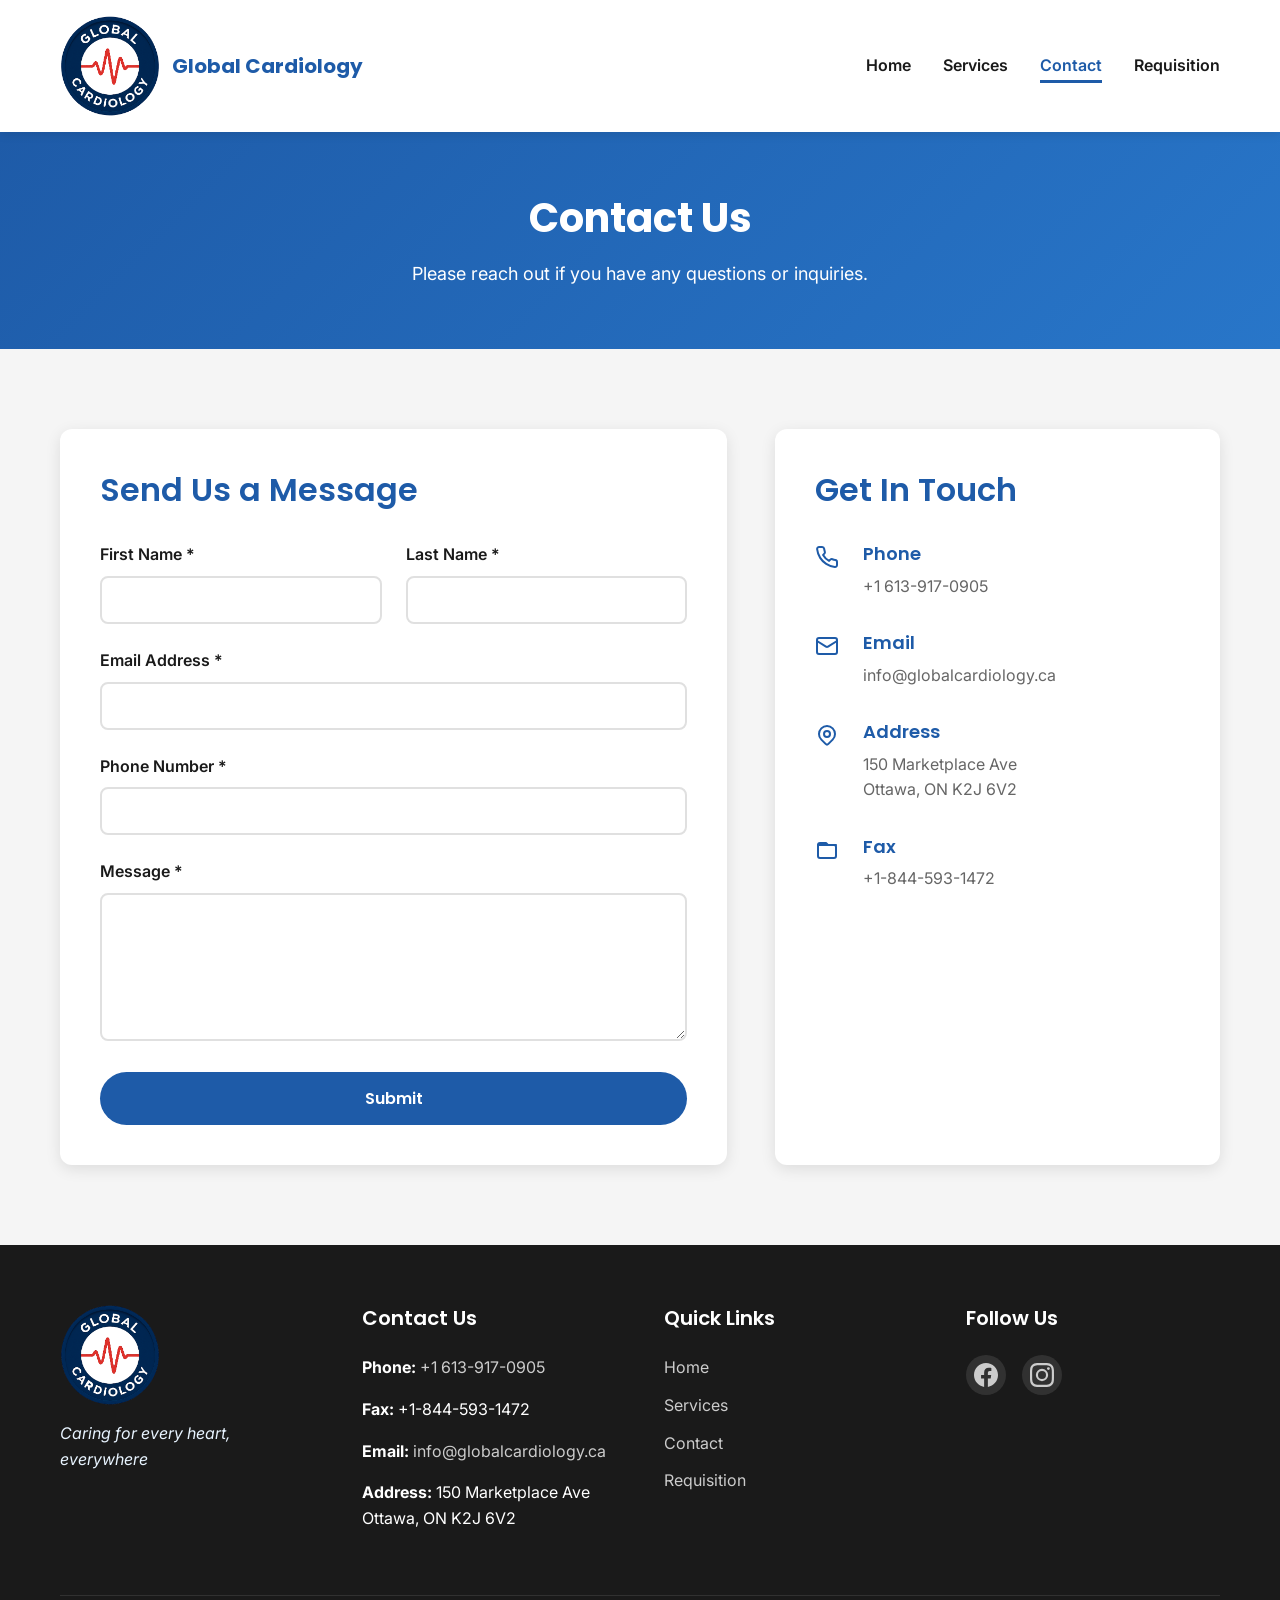
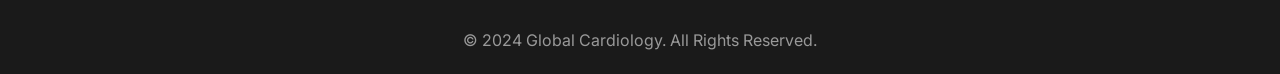
==== contact.html @ 6bcb72e5 "chore: first commit" ====
<!DOCTYPE html>
<html lang="en">
<head>
    <meta charset="UTF-8">
    <meta name="viewport" content="width=device-width, initial-scale=1.0">
    <meta name="description" content="Contact Global Cardiology - Get in touch with our cardiac care team in Ottawa, ON.">
    <title>Contact Us - Global Cardiology</title>
    
    <!-- Favicon -->
    <link rel="apple-touch-icon-precomposed" sizes="57x57" href="assets/favicon/apple-touch-icon-57x57.png" />
    <link rel="apple-touch-icon-precomposed" sizes="114x114" href="assets/favicon/apple-touch-icon-114x114.png" />
    <link rel="apple-touch-icon-precomposed" sizes="72x72" href="assets/favicon/apple-touch-icon-72x72.png" />
    <link rel="apple-touch-icon-precomposed" sizes="144x144" href="assets/favicon/apple-touch-icon-144x144.png" />
    <link rel="apple-touch-icon-precomposed" sizes="60x60" href="assets/favicon/apple-touch-icon-60x60.png" />
    <link rel="apple-touch-icon-precomposed" sizes="120x120" href="assets/favicon/apple-touch-icon-120x120.png" />
    <link rel="apple-touch-icon-precomposed" sizes="76x76" href="assets/favicon/apple-touch-icon-76x76.png" />
    <link rel="apple-touch-icon-precomposed" sizes="152x152" href="assets/favicon/apple-touch-icon-152x152.png" />
    <link rel="icon" type="image/png" href="assets/favicon/favicon-196x196.png" sizes="196x196" />
    <link rel="icon" type="image/png" href="assets/favicon/favicon-96x96.png" sizes="96x96" />
    <link rel="icon" type="image/png" href="assets/favicon/favicon-32x32.png" sizes="32x32" />
    <link rel="icon" type="image/png" href="assets/favicon/favicon-16x16.png" sizes="16x16" />
    <link rel="icon" type="image/png" href="assets/favicon/favicon-128.png" sizes="128x128" />
    <meta name="application-name" content="Global Cardiology"/>
    <meta name="msapplication-TileColor" content="#1e5ba8" />
    <meta name="msapplication-TileImage" content="assets/favicon/mstile-144x144.png" />
    
    <!-- Fonts -->
    <link rel="preconnect" href="https://fonts.googleapis.com">
    <link rel="preconnect" href="https://fonts.gstatic.com" crossorigin>
    <link href="https://fonts.googleapis.com/css2?family=Inter:wght@400;600&family=Poppins:wght@600;700&display=swap" rel="stylesheet">
    
    <!-- Styles -->
    <link rel="stylesheet" href="styles.css">
</head>
<body>
    <!-- Navigation -->
    <nav class="navbar">
        <div class="container">
            <div class="nav-wrapper">
                <a href="index.html" class="logo">
                    <img src="assets/images/logo.png" alt="Global Cardiology Logo">
                    <span>Global Cardiology</span>
                </a>
                <button class="mobile-menu-toggle" aria-label="Toggle menu">
                    <span></span>
                    <span></span>
                    <span></span>
                </button>
                <ul class="nav-links">
                    <li><a href="index.html">Home</a></li>
                    <li><a href="services.html">Services</a></li>
                    <li><a href="contact.html" class="active">Contact</a></li>
                    <li><a href="requisition.html">Requisition</a></li>
                </ul>
            </div>
        </div>
    </nav>

    <!-- Page Header -->
    <section class="page-header">
        <div class="container">
            <h1>Contact Us</h1>
            <p>Please reach out if you have any questions or inquiries.</p>
        </div>
    </section>

    <!-- Contact Section -->
    <section class="contact-section">
        <div class="container">
            <div class="contact-wrapper">
                <div class="contact-form-container">
                    <h2>Send Us a Message</h2>
                    <form class="contact-form" id="contactForm">
                        <div class="form-row">
                            <div class="form-group">
                                <label for="firstName">First Name *</label>
                                <input type="text" id="firstName" name="firstName" required>
                            </div>
                            <div class="form-group">
                                <label for="lastName">Last Name *</label>
                                <input type="text" id="lastName" name="lastName" required>
                            </div>
                        </div>
                        <div class="form-group">
                            <label for="email">Email Address *</label>
                            <input type="email" id="email" name="email" required>
                        </div>
                        <div class="form-group">
                            <label for="phone">Phone Number *</label>
                            <input type="tel" id="phone" name="phone" required>
                        </div>
                        <div class="form-group">
                            <label for="message">Message *</label>
                            <textarea id="message" name="message" rows="6" required></textarea>
                        </div>
                        <button type="submit" class="btn btn-primary">Submit</button>
                    </form>
                </div>
                <div class="contact-info-container">
                    <h2>Get In Touch</h2>
                    <div class="contact-info-item">
                        <svg width="24" height="24" viewBox="0 0 24 24" fill="none" stroke="currentColor" stroke-width="2" stroke-linecap="round" stroke-linejoin="round"><path d="M22 16.92v3a2 2 0 0 1-2.18 2 19.79 19.79 0 0 1-8.63-3.07 19.5 19.5 0 0 1-6-6 19.79 19.79 0 0 1-3.07-8.67A2 2 0 0 1 4.11 2h3a2 2 0 0 1 2 1.72 12.84 12.84 0 0 0 .7 2.81 2 2 0 0 1-.45 2.11L8.09 9.91a16 16 0 0 0 6 6l1.27-1.27a2 2 0 0 1 2.11-.45 12.84 12.84 0 0 0 2.81.7A2 2 0 0 1 22 16.92z"></path></svg>
                        <div>
                            <h3>Phone</h3>
                            <p><a href="tel:+16139170905">+1 613-917-0905</a></p>
                        </div>
                    </div>
                    <div class="contact-info-item">
                        <svg width="24" height="24" viewBox="0 0 24 24" fill="none" stroke="currentColor" stroke-width="2" stroke-linecap="round" stroke-linejoin="round"><rect x="2" y="4" width="20" height="16" rx="2"></rect><path d="m22 7-8.97 5.7a1.94 1.94 0 0 1-2.06 0L2 7"></path></svg>
                        <div>
                            <h3>Email</h3>
                            <p><a href="mailto:info@globalcardiology.ca">info@globalcardiology.ca</a></p>
                        </div>
                    </div>
                    <div class="contact-info-item">
                        <svg width="24" height="24" viewBox="0 0 24 24" fill="none" stroke="currentColor" stroke-width="2" stroke-linecap="round" stroke-linejoin="round"><path d="M9 11a3 3 0 1 0 6 0a3 3 0 0 0 -6 0"></path><path d="M17.657 16.657l-4.243 4.243a2 2 0 0 1 -2.827 0l-4.244 -4.243a8 8 0 1 1 11.314 0z"></path></svg>
                        <div>
                            <h3>Address</h3>
                            <p>150 Marketplace Ave<br>Ottawa, ON K2J 6V2</p>
                        </div>
                    </div>
                    <div class="contact-info-item">
                        <svg width="24" height="24" viewBox="0 0 24 24" fill="none" stroke="currentColor" stroke-width="2" stroke-linecap="round" stroke-linejoin="round"><path d="M3 7v11a2 2 0 0 0 2 2h14a2 2 0 0 0 2-2V9a2 2 0 0 0-2-2h-6l-2-2H5a2 2 0 0 0-2 2z"></path><line x1="3" y1="7" x2="21" y2="7"></line></svg>
                        <div>
                            <h3>Fax</h3>
                            <p>+1-844-593-1472</p>
                        </div>
                    </div>
                </div>
            </div>
        </div>
    </section>

    <!-- Footer -->
    <footer class="footer">
        <div class="container">
            <div class="footer-content">
                <div class="footer-section">
                    <img src="assets/images/logo-white.png" alt="Global Cardiology" class="footer-logo">
                    <p class="footer-tagline">Caring for every heart, everywhere</p>
                </div>
                <div class="footer-section">
                    <h4>Contact Us</h4>
                    <p><strong>Phone:</strong> <a href="tel:+16139170905">+1 613-917-0905</a></p>
                    <p><strong>Fax:</strong> +1-844-593-1472</p>
                    <p><strong>Email:</strong> <a href="mailto:info@globalcardiology.ca">info@globalcardiology.ca</a></p>
                    <p><strong>Address:</strong> 150 Marketplace Ave<br>Ottawa, ON K2J 6V2</p>
                </div>
                <div class="footer-section">
                    <h4>Quick Links</h4>
                    <ul class="footer-links">
                        <li><a href="index.html">Home</a></li>
                        <li><a href="services.html">Services</a></li>
                        <li><a href="contact.html">Contact</a></li>
                        <li><a href="requisition.html">Requisition</a></li>
                    </ul>
                </div>
                <div class="footer-section">
                    <h4>Follow Us</h4>
                    <div class="social-links">
                        <a href="#" aria-label="Facebook"><svg width="24" height="24" viewBox="0 0 24 24" fill="currentColor"><path d="M24 12.073c0-6.627-5.373-12-12-12s-12 5.373-12 12c0 5.99 4.388 10.954 10.125 11.854v-8.385H7.078v-3.47h3.047V9.43c0-3.007 1.792-4.669 4.533-4.669 1.312 0 2.686.235 2.686.235v2.953H15.83c-1.491 0-1.956.925-1.956 1.874v2.25h3.328l-.532 3.47h-2.796v8.385C19.612 23.027 24 18.062 24 12.073z"/></svg></a>
                        <a href="#" aria-label="Instagram"><svg width="24" height="24" viewBox="0 0 24 24" fill="currentColor"><path d="M12 2.163c3.204 0 3.584.012 4.85.07 3.252.148 4.771 1.691 4.919 4.919.058 1.265.069 1.645.069 4.849 0 3.205-.012 3.584-.069 4.849-.149 3.225-1.664 4.771-4.919 4.919-1.266.058-1.644.07-4.85.07-3.204 0-3.584-.012-4.849-.07-3.26-.149-4.771-1.699-4.919-4.92-.058-1.265-.07-1.644-.07-4.849 0-3.204.013-3.583.07-4.849.149-3.227 1.664-4.771 4.919-4.919 1.266-.057 1.645-.069 4.849-.069zM12 0C8.741 0 8.333.014 7.053.072 2.695.272.273 2.69.073 7.052.014 8.333 0 8.741 0 12c0 3.259.014 3.668.072 4.948.2 4.358 2.618 6.78 6.98 6.98C8.333 23.986 8.741 24 12 24c3.259 0 3.668-.014 4.948-.072 4.354-.2 6.782-2.618 6.979-6.98.059-1.28.073-1.689.073-4.948 0-3.259-.014-3.667-.072-4.947-.196-4.354-2.617-6.78-6.979-6.98C15.668.014 15.259 0 12 0zm0 5.838a6.162 6.162 0 100 12.324 6.162 6.162 0 000-12.324zM12 16a4 4 0 110-8 4 4 0 010 8zm6.406-11.845a1.44 1.44 0 100 2.881 1.44 1.44 0 000-2.881z"/></svg></a>
                    </div>
                </div>
            </div>
            <div class="footer-bottom">
                <p>&copy; 2024 Global Cardiology. All Rights Reserved.</p>
            </div>
        </div>
    </footer>

    <script src="script.js"></script>
</body>
</html>
---- styles.css ----
/* ===================================
   Global Cardiology - Brand Styles
   =================================== */

/* CSS Variables */
:root {
    --primary-blue: #1e5ba8;
    --accent-blue: #2876c9;
    --light-blue: #e8f4ff;
    --teal-accent: #2c9dad;
    --dark-text: #1a1a1a;
    --medium-gray: #666666;
    --light-gray: #f5f5f5;
    --white: #ffffff;
    --transition: all 0.3s ease;
}

/* Reset & Base Styles */
* {
    margin: 0;
    padding: 0;
    box-sizing: border-box;
}

html {
    scroll-behavior: smooth;
}

body {
    font-family: 'Inter', sans-serif;
    font-size: 16px;
    line-height: 1.6;
    color: var(--dark-text);
    background-color: var(--white);
}

h1, h2, h3, h4, h5, h6 {
    font-family: 'Poppins', sans-serif;
    font-weight: 600;
    line-height: 1.3;
    margin-bottom: 1rem;
}

h1 {
    font-size: 2.5rem;
    font-weight: 700;
}

h2 {
    font-size: 2rem;
}

h3 {
    font-size: 1.5rem;
}

h4 {
    font-size: 1.25rem;
}

p {
    margin-bottom: 1rem;
}

a {
    color: var(--primary-blue);
    text-decoration: none;
    transition: var(--transition);
}

a:hover {
    color: var(--accent-blue);
}

img {
    max-width: 100%;
    height: auto;
    display: block;
}

/* Container */
.container {
    max-width: 1200px;
    margin: 0 auto;
    padding: 0 20px;
}

/* Navigation */
.navbar {
    background: var(--white);
    box-shadow: 0 2px 10px rgba(0, 0, 0, 0.1);
    position: sticky;
    top: 0;
    z-index: 1000;
    padding: 1rem 0;
}

.nav-wrapper {
    display: flex;
    justify-content: space-between;
    align-items: center;
}

.logo {
    display: flex;
    align-items: center;
    gap: 0.75rem;
    font-family: 'Poppins', sans-serif;
    font-size: 1.25rem;
    font-weight: 700;
    color: var(--primary-blue);
}

.logo img {
    height: 100px;
    width: auto;
}

.logo:hover {
    color: var(--accent-blue);
}

.nav-links {
    display: flex;
    list-style: none;
    gap: 2rem;
    align-items: center;
}

.nav-links a {
    color: var(--dark-text);
    font-weight: 600;
    padding: 0.5rem 0;
    position: relative;
}

.nav-links a::after {
    content: '';
    position: absolute;
    bottom: 0;
    left: 0;
    width: 0;
    height: 3px;
    background: var(--primary-blue);
    transition: var(--transition);
}

.nav-links a:hover::after,
.nav-links a.active::after {
    width: 100%;
}

.nav-links a.active {
    color: var(--primary-blue);
}

.mobile-menu-toggle {
    display: none;
    flex-direction: column;
    gap: 4px;
    background: none;
    border: none;
    cursor: pointer;
    padding: 5px;
}

.mobile-menu-toggle span {
    width: 25px;
    height: 3px;
    background: var(--primary-blue);
    border-radius: 2px;
    transition: var(--transition);
}

/* Hero Section */
.hero {
    background: linear-gradient(135deg, var(--primary-blue) 0%, var(--accent-blue) 100%);
    color: var(--white);
    padding: 100px 0;
    position: relative;
    overflow: hidden;
}

.hero::before {
    content: '';
    position: absolute;
    top: 0;
    left: 0;
    right: 0;
    bottom: 0;
    background: url('assets/images/doctor-with-stethoscope-smiling-at-viewer.PNG') center/cover;
    opacity: 0.1;
    z-index: 0;
}

.hero-overlay {
    position: absolute;
    top: 0;
    left: 0;
    right: 0;
    bottom: 0;
    background: linear-gradient(135deg, rgba(30, 91, 168, 0.95) 0%, rgba(40, 118, 201, 0.9) 100%);
    z-index: 1;
}

.hero-content {
    position: relative;
    z-index: 2;
    max-width: 700px;
}

.hero h1 {
    font-size: 3rem;
    margin-bottom: 1rem;
}

.hero-subtitle {
    font-size: 1.5rem;
    font-weight: 600;
    margin-bottom: 1.5rem;
    color: var(--light-blue);
}

.hero-description {
    font-size: 1.125rem;
    margin-bottom: 2rem;
    line-height: 1.8;
}

/* Buttons */
.btn {
    display: inline-block;
    padding: 12px 32px;
    font-family: 'Poppins', sans-serif;
    font-weight: 600;
    border-radius: 50px;
    text-align: center;
    transition: var(--transition);
    border: none;
    cursor: pointer;
    font-size: 1rem;
}

.btn-primary {
    background: var(--white);
    color: var(--primary-blue);
}

.btn-primary:hover {
    background: var(--light-blue);
    transform: translateY(-2px);
    box-shadow: 0 5px 15px rgba(0, 0, 0, 0.2);
}

/* Services Preview Section */
.services-preview {
    padding: 80px 0;
    background: var(--light-gray);
}

.section-title {
    text-align: center;
    font-size: 2.5rem;
    color: var(--primary-blue);
    margin-bottom: 3rem;
}

.services-grid {
    display: grid;
    grid-template-columns: repeat(auto-fit, minmax(300px, 1fr));
    gap: 2rem;
}

.service-card {
    background: var(--white);
    border-radius: 12px;
    overflow: hidden;
    box-shadow: 0 4px 15px rgba(0, 0, 0, 0.1);
    transition: var(--transition);
}

.service-card:hover {
    transform: translateY(-5px);
    box-shadow: 0 8px 25px rgba(0, 0, 0, 0.15);
}

.service-image {
    width: 100%;
    height: 250px;
    overflow: hidden;
}

.service-image img {
    width: 100%;
    height: 100%;
    object-fit: cover;
    transition: var(--transition);
}

.service-card:hover .service-image img {
    transform: scale(1.05);
}

.service-content {
    padding: 2rem;
}

.service-content h3 {
    color: var(--primary-blue);
    margin-bottom: 1rem;
}

/* Page Header */
.page-header {
    background: linear-gradient(135deg, var(--primary-blue) 0%, var(--accent-blue) 100%);
    color: var(--white);
    padding: 60px 0;
    text-align: center;
}

.page-header h1 {
    font-size: 2.5rem;
    margin-bottom: 1rem;
}

.page-header p {
    font-size: 1.125rem;
    max-width: 700px;
    margin: 0 auto;
}

/* Services Detailed */
.services-detailed {
    padding: 80px 0;
}

.service-detail {
    display: grid;
    grid-template-columns: 1fr 1fr;
    gap: 3rem;
    align-items: center;
    margin-bottom: 4rem;
}

.service-detail.reverse {
    direction: rtl;
}

.service-detail.reverse > * {
    direction: ltr;
}

.service-detail-image {
    border-radius: 12px;
    overflow: hidden;
    box-shadow: 0 5px 20px rgba(0, 0, 0, 0.1);
    height: 400px;
}

.service-detail-image img {
    width: 100%;
    height: 100%;
    object-fit: cover;
    object-position: center;
}

.service-detail-content h2 {
    color: var(--primary-blue);
    margin-bottom: 1.5rem;
}

.service-detail-content p {
    font-size: 1.125rem;
    line-height: 1.8;
    color: var(--medium-gray);
}

/* Contact Section */
.contact-section {
    padding: 80px 0;
    background: var(--light-gray);
}

.contact-wrapper {
    display: grid;
    grid-template-columns: 1.5fr 1fr;
    gap: 3rem;
}

.contact-form-container,
.contact-info-container {
    background: var(--white);
    padding: 2.5rem;
    border-radius: 12px;
    box-shadow: 0 4px 15px rgba(0, 0, 0, 0.1);
}

.contact-form-container h2,
.contact-info-container h2 {
    color: var(--primary-blue);
    margin-bottom: 2rem;
}

.contact-form .form-row {
    display: grid;
    grid-template-columns: 1fr 1fr;
    gap: 1.5rem;
}

.form-group {
    margin-bottom: 1.5rem;
}

.form-group label {
    display: block;
    margin-bottom: 0.5rem;
    font-weight: 600;
    color: var(--dark-text);
}

.form-group input,
.form-group textarea {
    width: 100%;
    padding: 12px;
    border: 2px solid #e0e0e0;
    border-radius: 8px;
    font-family: 'Inter', sans-serif;
    font-size: 1rem;
    transition: var(--transition);
}

.form-group input:focus,
.form-group textarea:focus {
    outline: none;
    border-color: var(--primary-blue);
}

.contact-form button {
    width: 100%;
    background: var(--primary-blue);
    color: var(--white);
    padding: 14px;
    border: none;
    border-radius: 50px;
    font-family: 'Poppins', sans-serif;
    font-weight: 600;
    font-size: 1rem;
    cursor: pointer;
    transition: var(--transition);
}

.contact-form button:hover {
    background: var(--accent-blue);
    transform: translateY(-2px);
    box-shadow: 0 5px 15px rgba(0, 0, 0, 0.2);
}

.contact-info-item {
    display: flex;
    gap: 1.5rem;
    margin-bottom: 2rem;
    align-items: flex-start;
}

.contact-info-item svg {
    color: var(--primary-blue);
    flex-shrink: 0;
    margin-top: 3px;
}

.contact-info-item h3 {
    font-size: 1.125rem;
    margin-bottom: 0.5rem;
    color: var(--primary-blue);
}

.contact-info-item p {
    margin: 0;
    color: var(--medium-gray);
}

.contact-info-item a {
    color: var(--medium-gray);
}

.contact-info-item a:hover {
    color: var(--primary-blue);
}

/* Requisition Section */
.requisition-section {
    padding: 80px 0;
}

.requisition-grid {
    display: grid;
    grid-template-columns: repeat(auto-fit, minmax(280px, 1fr));
    gap: 2rem;
    margin-bottom: 4rem;
}

.requisition-card {
    background: var(--white);
    padding: 2.5rem;
    border-radius: 12px;
    box-shadow: 0 4px 15px rgba(0, 0, 0, 0.1);
    text-align: center;
    transition: var(--transition);
}

.requisition-card:hover {
    transform: translateY(-5px);
    box-shadow: 0 8px 25px rgba(0, 0, 0, 0.15);
}

.requisition-icon {
    display: flex;
    justify-content: center;
    margin-bottom: 1.5rem;
}

.requisition-icon svg {
    color: var(--primary-blue);
}

.requisition-card h2 {
    font-size: 1.5rem;
    color: var(--primary-blue);
    margin-bottom: 1rem;
}

.requisition-card p {
    color: var(--medium-gray);
    margin-bottom: 1.5rem;
}

.requisition-card .btn {
    background: var(--primary-blue);
    color: var(--white);
}

.requisition-card .btn:hover {
    background: var(--accent-blue);
}

.requisition-info {
    background: var(--light-blue);
    padding: 2.5rem;
    border-radius: 12px;
    text-align: center;
}

.requisition-info h3 {
    color: var(--primary-blue);
    font-size: 1.75rem;
    margin-bottom: 1rem;
}

.requisition-info p {
    margin-bottom: 1.5rem;
}

.contact-info-inline {
    display: flex;
    justify-content: center;
    gap: 2rem;
    flex-wrap: wrap;
}

.contact-info-inline p {
    margin: 0;
}

/* Footer */
.footer {
    background: var(--dark-text);
    color: var(--white);
    padding: 60px 0 20px;
}

.footer-content {
    display: grid;
    grid-template-columns: repeat(auto-fit, minmax(250px, 1fr));
    gap: 3rem;
    margin-bottom: 3rem;
}

.footer-section h4 {
    color: var(--white);
    margin-bottom: 1.5rem;
}

.footer-logo {
    height: 100px;
    width: auto;
    margin-bottom: 1rem;
}

.footer-tagline {
    color: var(--light-blue);
    font-style: italic;
}

.footer a {
    color: #cccccc;
}

.footer a:hover {
    color: var(--light-blue);
}

.footer-links {
    list-style: none;
}

.footer-links li {
    margin-bottom: 0.75rem;
}

.social-links {
    display: flex;
    gap: 1rem;
}

.social-links a {
    display: flex;
    align-items: center;
    justify-content: center;
    width: 40px;
    height: 40px;
    background: rgba(255, 255, 255, 0.1);
    border-radius: 50%;
    transition: var(--transition);
}

.social-links a:hover {
    background: var(--primary-blue);
    transform: translateY(-3px);
}

.footer-bottom {
    text-align: center;
    padding-top: 2rem;
    border-top: 1px solid rgba(255, 255, 255, 0.1);
}

.footer-bottom p {
    margin: 0;
    color: #999999;
}

/* Responsive Design */
@media (max-width: 768px) {
    h1 {
        font-size: 2rem;
    }

    h2 {
        font-size: 1.75rem;
    }

    .hero {
        padding: 60px 0;
    }

    .hero h1 {
        font-size: 2rem;
    }

    .hero-subtitle {
        font-size: 1.25rem;
    }

    .mobile-menu-toggle {
        display: flex;
    }

    .nav-links {
        position: absolute;
        top: 100%;
        left: 0;
        right: 0;
        background: var(--white);
        flex-direction: column;
        padding: 1rem;
        box-shadow: 0 5px 10px rgba(0, 0, 0, 0.1);
        display: none;
    }

    .nav-links.active {
        display: flex;
    }

    .services-grid {
        grid-template-columns: 1fr;
    }

    .service-detail,
    .service-detail.reverse {
        grid-template-columns: 1fr;
        direction: ltr;
    }

    .contact-wrapper {
        grid-template-columns: 1fr;
    }

    .contact-form .form-row {
        grid-template-columns: 1fr;
    }

    .requisition-grid {
        grid-template-columns: 1fr;
    }

    .contact-info-inline {
        flex-direction: column;
        gap: 1rem;
    }

    .footer-content {
        grid-template-columns: 1fr;
        gap: 2rem;
    }

    .services-preview,
    .services-detailed,
    .contact-section,
    .requisition-section {
        padding: 40px 0;
    }

    .page-header {
        padding: 40px 0;
    }
}

@media (max-width: 480px) {
    .container {
        padding: 0 15px;
    }

    .hero h1 {
        font-size: 1.75rem;
    }

    .hero-subtitle {
        font-size: 1.125rem;
    }

    .section-title {
        font-size: 1.75rem;
    }

    .btn {
        padding: 10px 24px;
        font-size: 0.9rem;
    }
}
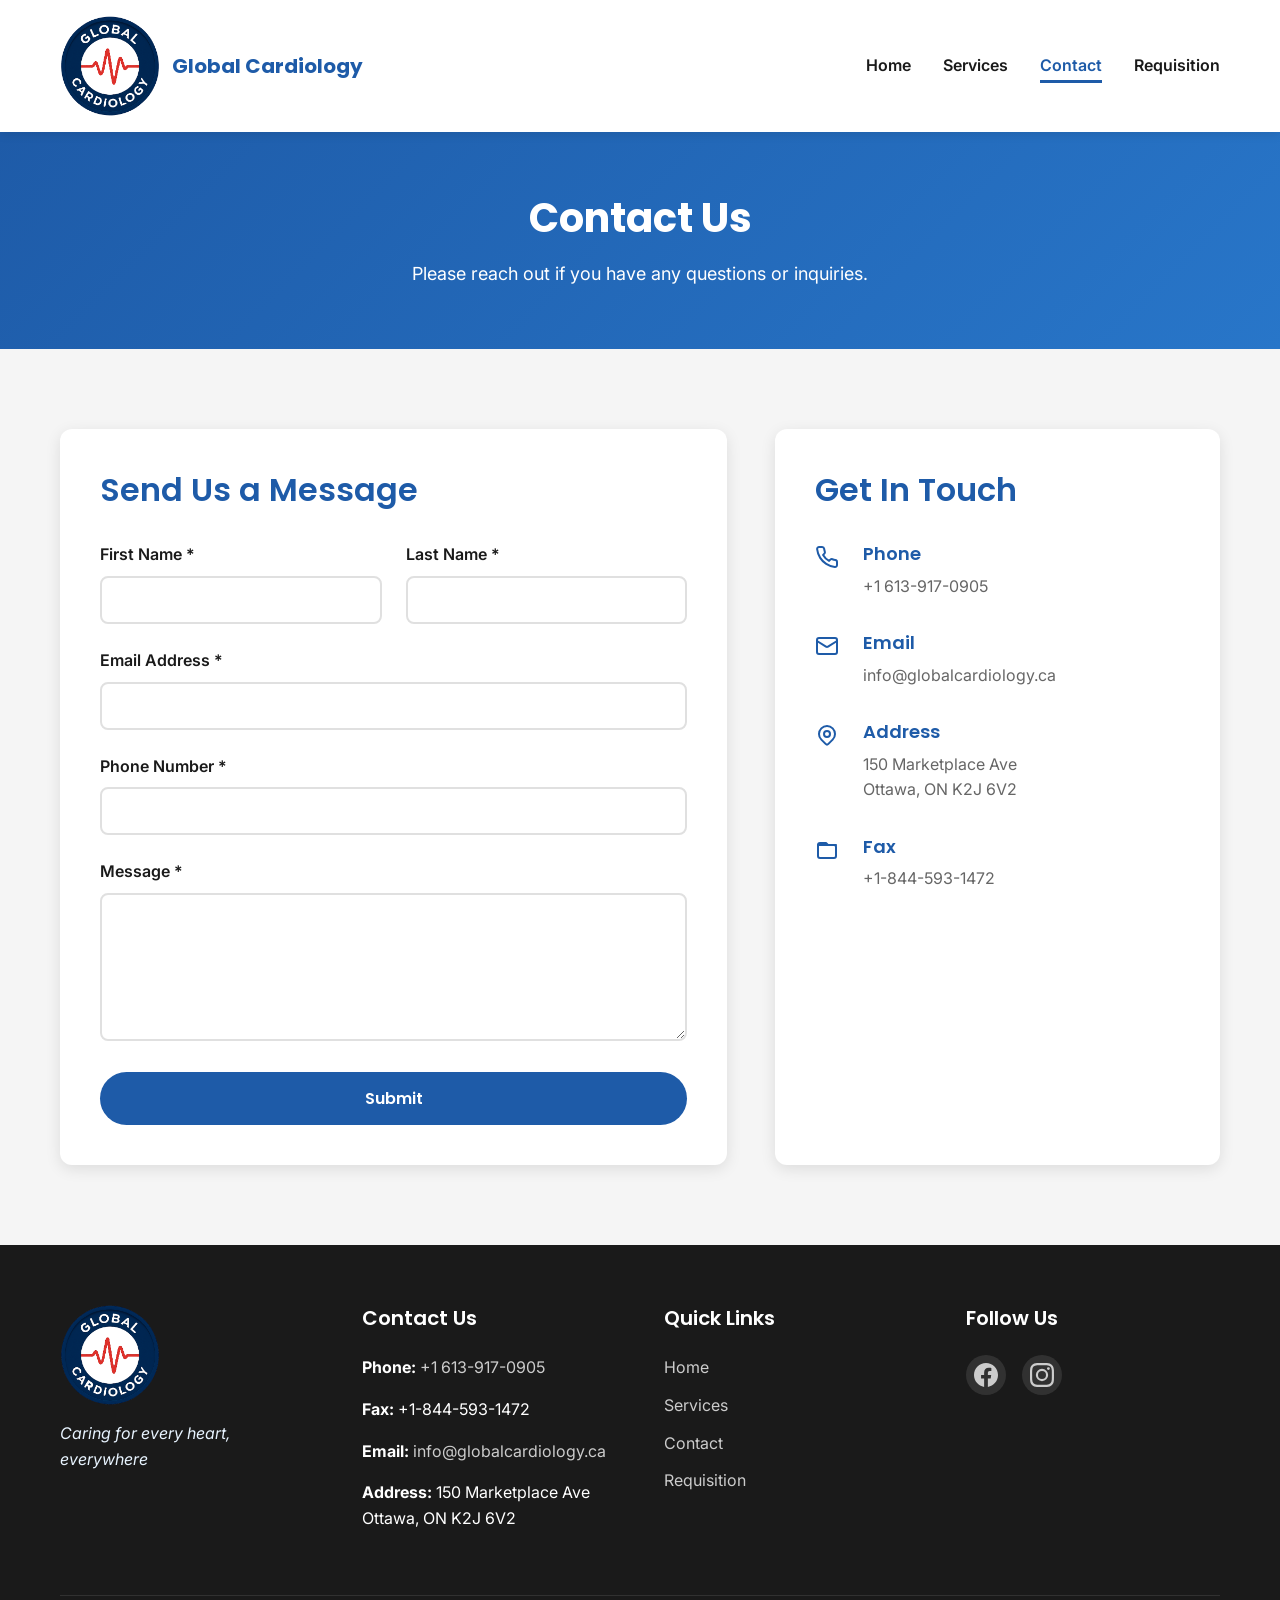
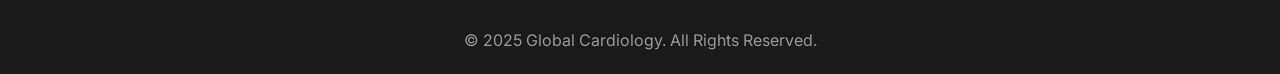
==== commit bc2a552f: "chore: updated year" ====
--- a/contact.html
+++ b/contact.html
@@ -70,7 +70,9 @@
             <div class="contact-wrapper">
                 <div class="contact-form-container">
                     <h2>Send Us a Message</h2>
-                    <form class="contact-form" id="contactForm">
+                    <form class="contact-form" id="contactForm"
+                    action="https://formspree.io/f/myzlgkrl"
+                    method="POST">
                         <div class="form-row">
                             <div class="form-group">
                                 <label for="firstName">First Name *</label>
@@ -164,7 +166,7 @@
                 </div>
             </div>
             <div class="footer-bottom">
-                <p>&copy; 2024 Global Cardiology. All Rights Reserved.</p>
+                <p>&copy; 2025 Global Cardiology. All Rights Reserved.</p>
             </div>
         </div>
     </footer>
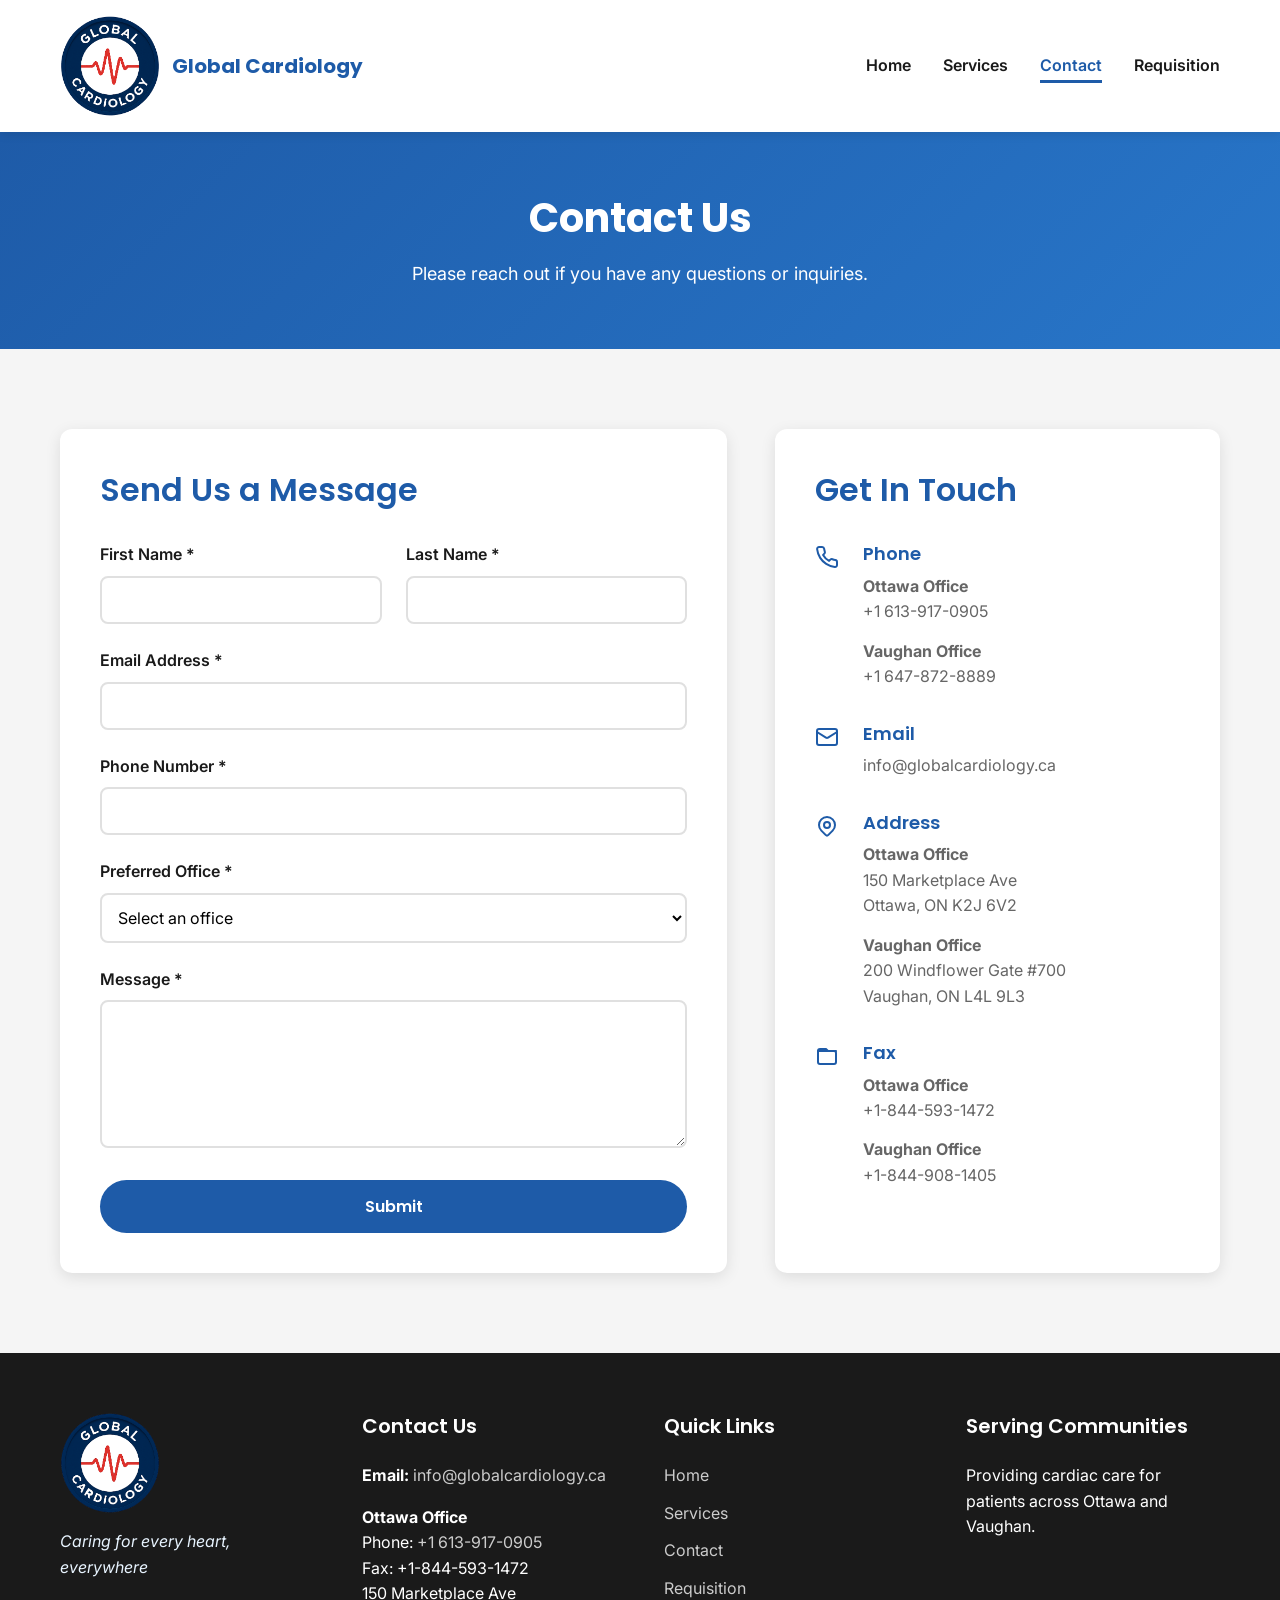
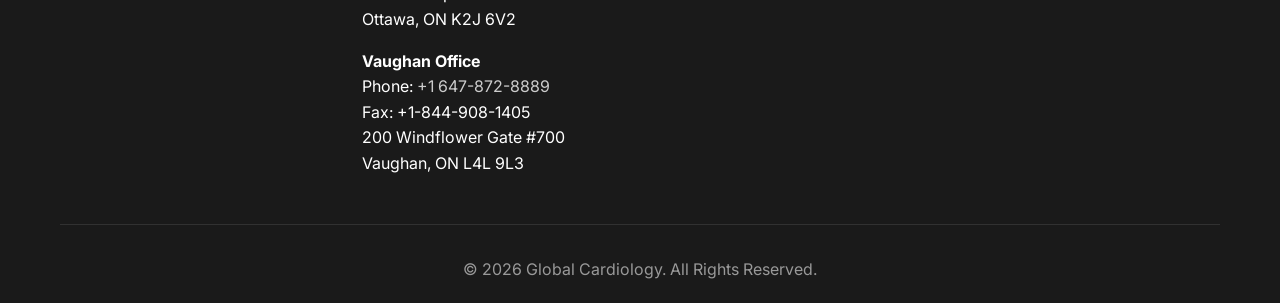
==== commit 79cb6306: "feat: enhance contact information and office details across multiple pages" ====
--- a/contact.html
+++ b/contact.html
@@ -3,7 +3,7 @@
 <head>
     <meta charset="UTF-8">
     <meta name="viewport" content="width=device-width, initial-scale=1.0">
-    <meta name="description" content="Contact Global Cardiology - Get in touch with our cardiac care team in Ottawa, ON.">
+    <meta name="description" content="Contact Global Cardiology - Get in touch with our cardiac care team in Ottawa and Vaughan, ON.">
     <title>Contact Us - Global Cardiology</title>
     
     <!-- Favicon -->
@@ -92,6 +92,15 @@
                             <input type="tel" id="phone" name="phone" required>
                         </div>
                         <div class="form-group">
+                            <label for="officeLocation">Preferred Office *</label>
+                            <select id="officeLocation" name="officeLocation" required>
+                                <option value="" selected disabled>Select an office</option>
+                                <option value="Ottawa">Ottawa</option>
+                                <option value="Vaughan">Vaughan</option>
+                                <option value="No preference">No preference</option>
+                            </select>
+                        </div>
+                        <div class="form-group">
                             <label for="message">Message *</label>
                             <textarea id="message" name="message" rows="6" required></textarea>
                         </div>
@@ -104,7 +113,10 @@
                         <svg width="24" height="24" viewBox="0 0 24 24" fill="none" stroke="currentColor" stroke-width="2" stroke-linecap="round" stroke-linejoin="round"><path d="M22 16.92v3a2 2 0 0 1-2.18 2 19.79 19.79 0 0 1-8.63-3.07 19.5 19.5 0 0 1-6-6 19.79 19.79 0 0 1-3.07-8.67A2 2 0 0 1 4.11 2h3a2 2 0 0 1 2 1.72 12.84 12.84 0 0 0 .7 2.81 2 2 0 0 1-.45 2.11L8.09 9.91a16 16 0 0 0 6 6l1.27-1.27a2 2 0 0 1 2.11-.45 12.84 12.84 0 0 0 2.81.7A2 2 0 0 1 22 16.92z"></path></svg>
                         <div>
                             <h3>Phone</h3>
-                            <p><a href="tel:+16139170905">+1 613-917-0905</a></p>
+                            <div class="office-list">
+                                <p><strong>Ottawa Office</strong><br><a href="tel:+16139170905">+1 613-917-0905</a></p>
+                                <p><strong>Vaughan Office</strong><br><a href="tel:+16478728889">+1 647-872-8889</a></p>
+                            </div>
                         </div>
                     </div>
                     <div class="contact-info-item">
@@ -118,14 +130,20 @@
                         <svg width="24" height="24" viewBox="0 0 24 24" fill="none" stroke="currentColor" stroke-width="2" stroke-linecap="round" stroke-linejoin="round"><path d="M9 11a3 3 0 1 0 6 0a3 3 0 0 0 -6 0"></path><path d="M17.657 16.657l-4.243 4.243a2 2 0 0 1 -2.827 0l-4.244 -4.243a8 8 0 1 1 11.314 0z"></path></svg>
                         <div>
                             <h3>Address</h3>
-                            <p>150 Marketplace Ave<br>Ottawa, ON K2J 6V2</p>
+                            <div class="office-list">
+                                <p><strong>Ottawa Office</strong><br>150 Marketplace Ave<br>Ottawa, ON K2J 6V2</p>
+                                <p><strong>Vaughan Office</strong><br>200 Windflower Gate #700<br>Vaughan, ON L4L 9L3</p>
+                            </div>
                         </div>
                     </div>
                     <div class="contact-info-item">
                         <svg width="24" height="24" viewBox="0 0 24 24" fill="none" stroke="currentColor" stroke-width="2" stroke-linecap="round" stroke-linejoin="round"><path d="M3 7v11a2 2 0 0 0 2 2h14a2 2 0 0 0 2-2V9a2 2 0 0 0-2-2h-6l-2-2H5a2 2 0 0 0-2 2z"></path><line x1="3" y1="7" x2="21" y2="7"></line></svg>
                         <div>
                             <h3>Fax</h3>
-                            <p>+1-844-593-1472</p>
+                            <div class="office-list">
+                                <p><strong>Ottawa Office</strong><br>+1-844-593-1472</p>
+                                <p><strong>Vaughan Office</strong><br>+1-844-908-1405</p>
+                            </div>
                         </div>
                     </div>
                 </div>
@@ -143,10 +161,11 @@
                 </div>
                 <div class="footer-section">
                     <h4>Contact Us</h4>
-                    <p><strong>Phone:</strong> <a href="tel:+16139170905">+1 613-917-0905</a></p>
-                    <p><strong>Fax:</strong> +1-844-593-1472</p>
                     <p><strong>Email:</strong> <a href="mailto:info@globalcardiology.ca">info@globalcardiology.ca</a></p>
-                    <p><strong>Address:</strong> 150 Marketplace Ave<br>Ottawa, ON K2J 6V2</p>
+                    <div class="office-list">
+                        <p><strong>Ottawa Office</strong><br>Phone: <a href="tel:+16139170905">+1 613-917-0905</a><br>Fax: +1-844-593-1472<br>150 Marketplace Ave<br>Ottawa, ON K2J 6V2</p>
+                        <p><strong>Vaughan Office</strong><br>Phone: <a href="tel:+16478728889">+1 647-872-8889</a><br>Fax: +1-844-908-1405<br>200 Windflower Gate #700<br>Vaughan, ON L4L 9L3</p>
+                    </div>
                 </div>
                 <div class="footer-section">
                     <h4>Quick Links</h4>
@@ -158,15 +177,12 @@
                     </ul>
                 </div>
                 <div class="footer-section">
-                    <h4>Follow Us</h4>
-                    <div class="social-links">
-                        <a href="#" aria-label="Facebook"><svg width="24" height="24" viewBox="0 0 24 24" fill="currentColor"><path d="M24 12.073c0-6.627-5.373-12-12-12s-12 5.373-12 12c0 5.99 4.388 10.954 10.125 11.854v-8.385H7.078v-3.47h3.047V9.43c0-3.007 1.792-4.669 4.533-4.669 1.312 0 2.686.235 2.686.235v2.953H15.83c-1.491 0-1.956.925-1.956 1.874v2.25h3.328l-.532 3.47h-2.796v8.385C19.612 23.027 24 18.062 24 12.073z"/></svg></a>
-                        <a href="#" aria-label="Instagram"><svg width="24" height="24" viewBox="0 0 24 24" fill="currentColor"><path d="M12 2.163c3.204 0 3.584.012 4.85.07 3.252.148 4.771 1.691 4.919 4.919.058 1.265.069 1.645.069 4.849 0 3.205-.012 3.584-.069 4.849-.149 3.225-1.664 4.771-4.919 4.919-1.266.058-1.644.07-4.85.07-3.204 0-3.584-.012-4.849-.07-3.26-.149-4.771-1.699-4.919-4.92-.058-1.265-.07-1.644-.07-4.849 0-3.204.013-3.583.07-4.849.149-3.227 1.664-4.771 4.919-4.919 1.266-.057 1.645-.069 4.849-.069zM12 0C8.741 0 8.333.014 7.053.072 2.695.272.273 2.69.073 7.052.014 8.333 0 8.741 0 12c0 3.259.014 3.668.072 4.948.2 4.358 2.618 6.78 6.98 6.98C8.333 23.986 8.741 24 12 24c3.259 0 3.668-.014 4.948-.072 4.354-.2 6.782-2.618 6.979-6.98.059-1.28.073-1.689.073-4.948 0-3.259-.014-3.667-.072-4.947-.196-4.354-2.617-6.78-6.979-6.98C15.668.014 15.259 0 12 0zm0 5.838a6.162 6.162 0 100 12.324 6.162 6.162 0 000-12.324zM12 16a4 4 0 110-8 4 4 0 010 8zm6.406-11.845a1.44 1.44 0 100 2.881 1.44 1.44 0 000-2.881z"/></svg></a>
-                    </div>
+                    <h4>Serving Communities</h4>
+                    <p>Providing cardiac care for patients across Ottawa and Vaughan.</p>
                 </div>
             </div>
             <div class="footer-bottom">
-                <p>&copy; 2025 Global Cardiology. All Rights Reserved.</p>
+                <p>&copy; 2026 Global Cardiology. All Rights Reserved.</p>
             </div>
         </div>
     </footer>
--- a/styles.css
+++ b/styles.css
@@ -419,17 +419,20 @@
 }
 
 .form-group input,
+.form-group select,
 .form-group textarea {
     width: 100%;
     padding: 12px;
     border: 2px solid #e0e0e0;
     border-radius: 8px;
+    background: var(--white);
     font-family: 'Inter', sans-serif;
     font-size: 1rem;
     transition: var(--transition);
 }
 
 .form-group input:focus,
+.form-group select:focus,
 .form-group textarea:focus {
     outline: none;
     border-color: var(--primary-blue);
@@ -479,6 +482,10 @@
     color: var(--medium-gray);
 }
 
+.office-list p + p {
+    margin-top: 0.85rem;
+}
+
 .contact-info-item a {
     color: var(--medium-gray);
 }
@@ -617,25 +624,12 @@
     margin-bottom: 0.75rem;
 }
 
-.social-links {
-    display: flex;
-    gap: 1rem;
-}
-
-.social-links a {
-    display: flex;
-    align-items: center;
-    justify-content: center;
-    width: 40px;
-    height: 40px;
-    background: rgba(255, 255, 255, 0.1);
-    border-radius: 50%;
-    transition: var(--transition);
-}
-
-.social-links a:hover {
-    background: var(--primary-blue);
-    transform: translateY(-3px);
+.footer .office-list p {
+    margin-bottom: 1rem;
+}
+
+.footer .office-list p:last-child {
+    margin-bottom: 0;
 }
 
 .footer-bottom {
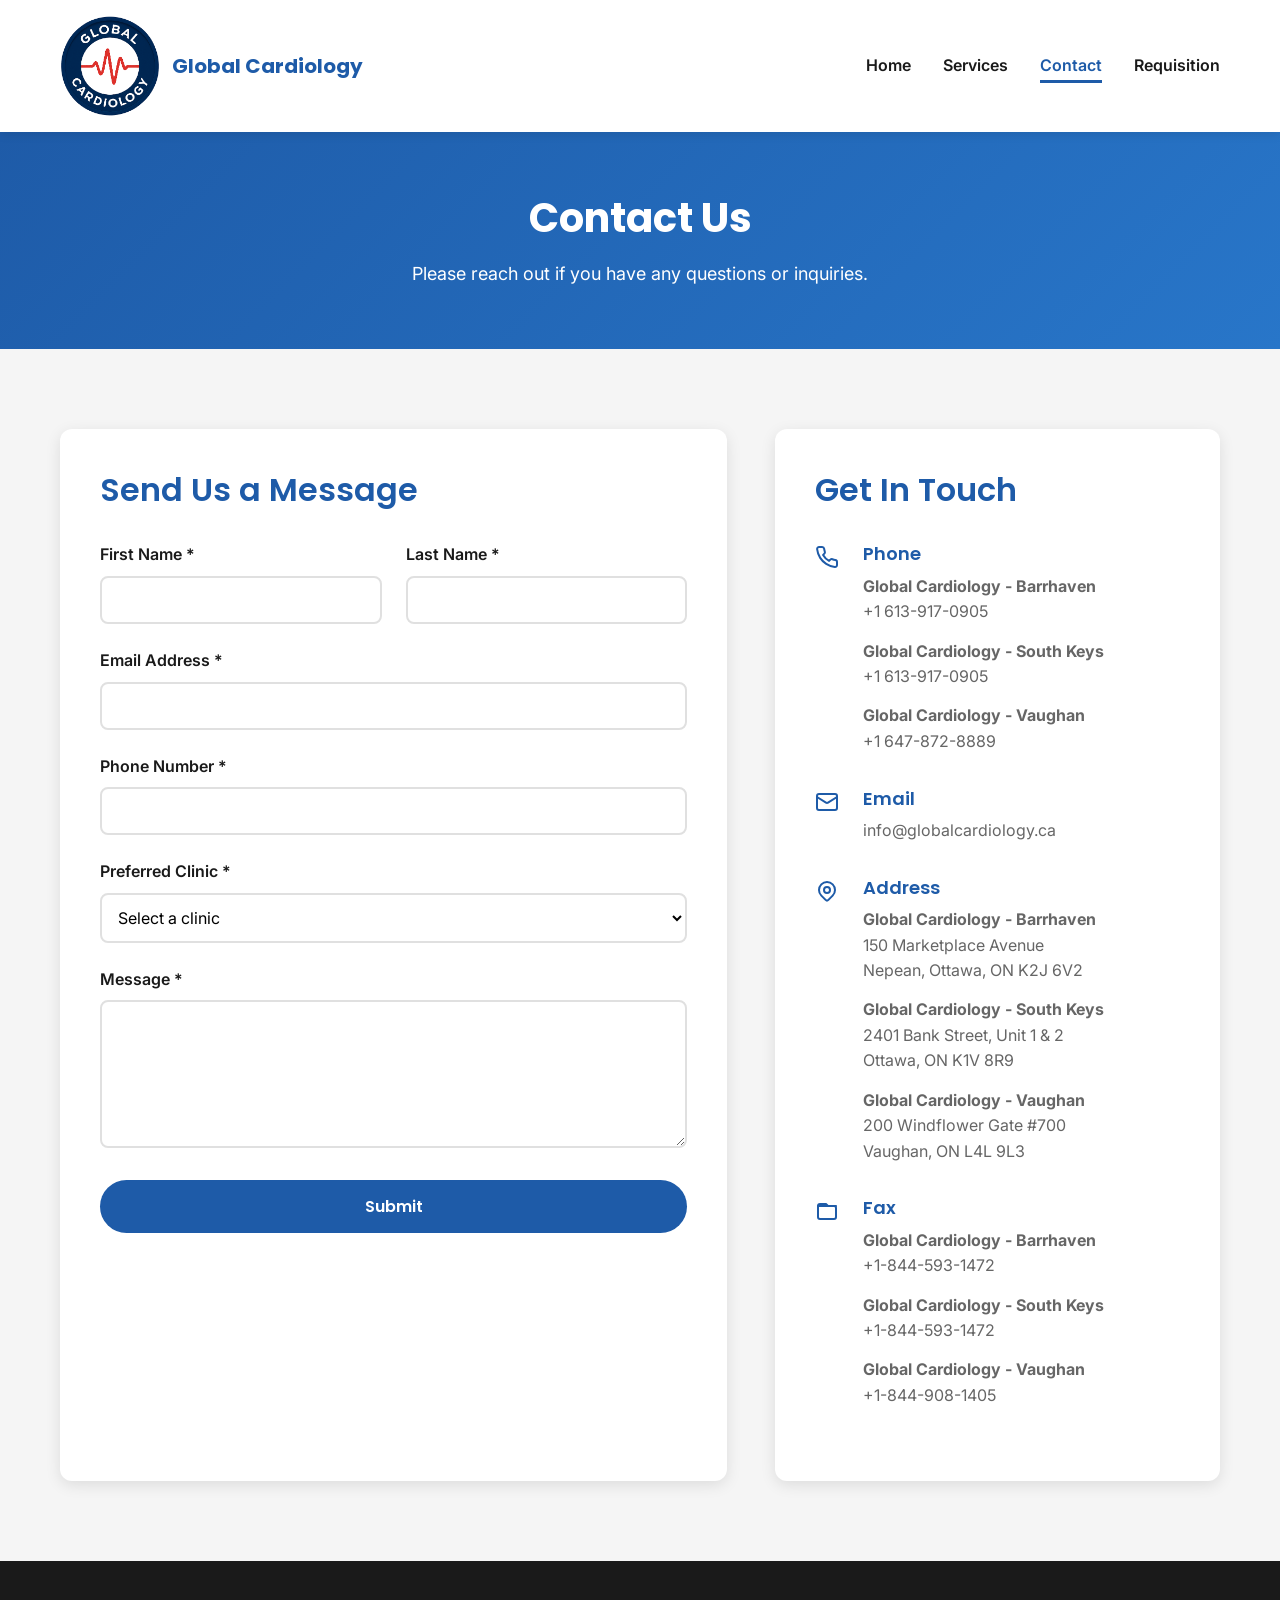
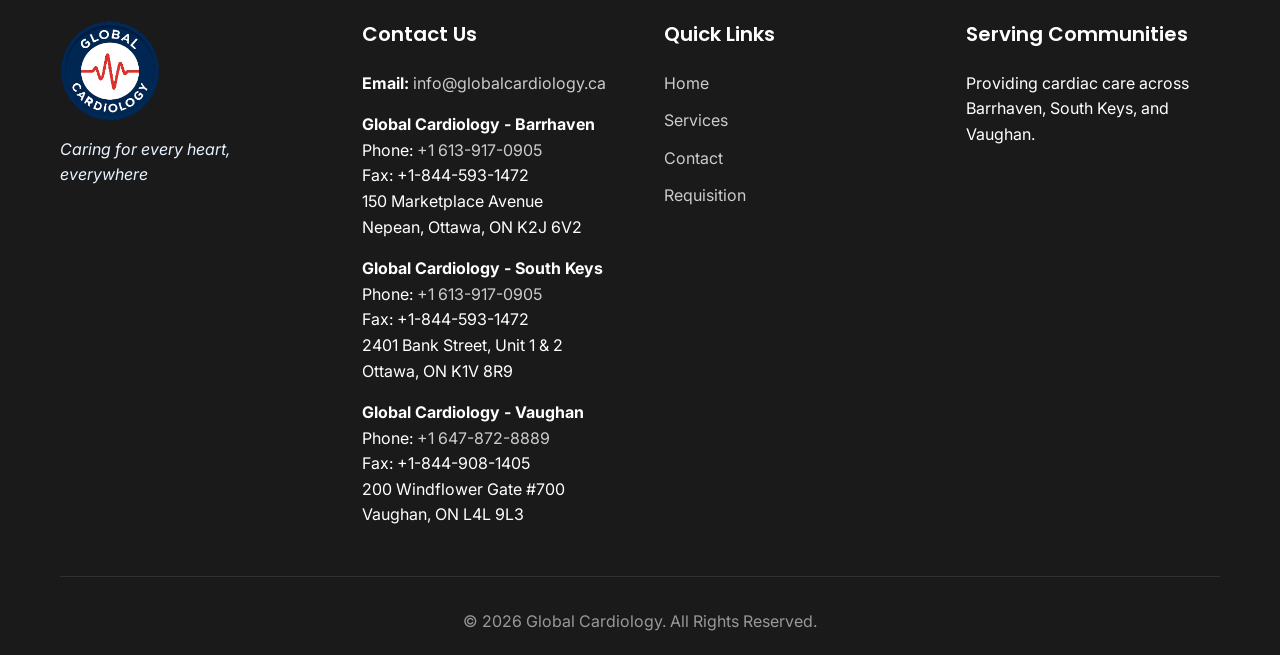
==== commit 8011046b: "feat: update contact information and clinic details across multiple pages" ====
--- a/contact.html
+++ b/contact.html
@@ -3,7 +3,7 @@
 <head>
     <meta charset="UTF-8">
     <meta name="viewport" content="width=device-width, initial-scale=1.0">
-    <meta name="description" content="Contact Global Cardiology - Get in touch with our cardiac care team in Ottawa and Vaughan, ON.">
+    <meta name="description" content="Contact Global Cardiology - Get in touch with our Barrhaven, South Keys, and Vaughan clinics.">
     <title>Contact Us - Global Cardiology</title>
     
     <!-- Favicon -->
@@ -92,10 +92,11 @@
                             <input type="tel" id="phone" name="phone" required>
                         </div>
                         <div class="form-group">
-                            <label for="officeLocation">Preferred Office *</label>
-                            <select id="officeLocation" name="officeLocation" required>
-                                <option value="" selected disabled>Select an office</option>
-                                <option value="Ottawa">Ottawa</option>
+                            <label for="clinicLocation">Preferred Clinic *</label>
+                            <select id="clinicLocation" name="clinicLocation" required>
+                                <option value="" selected disabled>Select a clinic</option>
+                                <option value="Barrhaven">Barrhaven</option>
+                                <option value="South Keys">South Keys</option>
                                 <option value="Vaughan">Vaughan</option>
                                 <option value="No preference">No preference</option>
                             </select>
@@ -113,9 +114,10 @@
                         <svg width="24" height="24" viewBox="0 0 24 24" fill="none" stroke="currentColor" stroke-width="2" stroke-linecap="round" stroke-linejoin="round"><path d="M22 16.92v3a2 2 0 0 1-2.18 2 19.79 19.79 0 0 1-8.63-3.07 19.5 19.5 0 0 1-6-6 19.79 19.79 0 0 1-3.07-8.67A2 2 0 0 1 4.11 2h3a2 2 0 0 1 2 1.72 12.84 12.84 0 0 0 .7 2.81 2 2 0 0 1-.45 2.11L8.09 9.91a16 16 0 0 0 6 6l1.27-1.27a2 2 0 0 1 2.11-.45 12.84 12.84 0 0 0 2.81.7A2 2 0 0 1 22 16.92z"></path></svg>
                         <div>
                             <h3>Phone</h3>
-                            <div class="office-list">
-                                <p><strong>Ottawa Office</strong><br><a href="tel:+16139170905">+1 613-917-0905</a></p>
-                                <p><strong>Vaughan Office</strong><br><a href="tel:+16478728889">+1 647-872-8889</a></p>
+                            <div class="clinic-list">
+                                <p><strong>Global Cardiology - Barrhaven</strong><br><a href="tel:+16139170905">+1 613-917-0905</a></p>
+                                <p><strong>Global Cardiology - South Keys</strong><br><a href="tel:+16139170905">+1 613-917-0905</a></p>
+                                <p><strong>Global Cardiology - Vaughan</strong><br><a href="tel:+16478728889">+1 647-872-8889</a></p>
                             </div>
                         </div>
                     </div>
@@ -130,9 +132,10 @@
                         <svg width="24" height="24" viewBox="0 0 24 24" fill="none" stroke="currentColor" stroke-width="2" stroke-linecap="round" stroke-linejoin="round"><path d="M9 11a3 3 0 1 0 6 0a3 3 0 0 0 -6 0"></path><path d="M17.657 16.657l-4.243 4.243a2 2 0 0 1 -2.827 0l-4.244 -4.243a8 8 0 1 1 11.314 0z"></path></svg>
                         <div>
                             <h3>Address</h3>
-                            <div class="office-list">
-                                <p><strong>Ottawa Office</strong><br>150 Marketplace Ave<br>Ottawa, ON K2J 6V2</p>
-                                <p><strong>Vaughan Office</strong><br>200 Windflower Gate #700<br>Vaughan, ON L4L 9L3</p>
+                            <div class="clinic-list">
+                                <p><strong>Global Cardiology - Barrhaven</strong><br>150 Marketplace Avenue<br>Nepean, Ottawa, ON K2J 6V2</p>
+                                <p><strong>Global Cardiology - South Keys</strong><br>2401 Bank Street, Unit 1 &amp; 2<br>Ottawa, ON K1V 8R9</p>
+                                <p><strong>Global Cardiology - Vaughan</strong><br>200 Windflower Gate #700<br>Vaughan, ON L4L 9L3</p>
                             </div>
                         </div>
                     </div>
@@ -140,9 +143,10 @@
                         <svg width="24" height="24" viewBox="0 0 24 24" fill="none" stroke="currentColor" stroke-width="2" stroke-linecap="round" stroke-linejoin="round"><path d="M3 7v11a2 2 0 0 0 2 2h14a2 2 0 0 0 2-2V9a2 2 0 0 0-2-2h-6l-2-2H5a2 2 0 0 0-2 2z"></path><line x1="3" y1="7" x2="21" y2="7"></line></svg>
                         <div>
                             <h3>Fax</h3>
-                            <div class="office-list">
-                                <p><strong>Ottawa Office</strong><br>+1-844-593-1472</p>
-                                <p><strong>Vaughan Office</strong><br>+1-844-908-1405</p>
+                            <div class="clinic-list">
+                                <p><strong>Global Cardiology - Barrhaven</strong><br>+1-844-593-1472</p>
+                                <p><strong>Global Cardiology - South Keys</strong><br>+1-844-593-1472</p>
+                                <p><strong>Global Cardiology - Vaughan</strong><br>+1-844-908-1405</p>
                             </div>
                         </div>
                     </div>
@@ -162,9 +166,10 @@
                 <div class="footer-section">
                     <h4>Contact Us</h4>
                     <p><strong>Email:</strong> <a href="mailto:info@globalcardiology.ca">info@globalcardiology.ca</a></p>
-                    <div class="office-list">
-                        <p><strong>Ottawa Office</strong><br>Phone: <a href="tel:+16139170905">+1 613-917-0905</a><br>Fax: +1-844-593-1472<br>150 Marketplace Ave<br>Ottawa, ON K2J 6V2</p>
-                        <p><strong>Vaughan Office</strong><br>Phone: <a href="tel:+16478728889">+1 647-872-8889</a><br>Fax: +1-844-908-1405<br>200 Windflower Gate #700<br>Vaughan, ON L4L 9L3</p>
+                    <div class="clinic-list">
+                        <p><strong>Global Cardiology - Barrhaven</strong><br>Phone: <a href="tel:+16139170905">+1 613-917-0905</a><br>Fax: +1-844-593-1472<br>150 Marketplace Avenue<br>Nepean, Ottawa, ON K2J 6V2</p>
+                        <p><strong>Global Cardiology - South Keys</strong><br>Phone: <a href="tel:+16139170905">+1 613-917-0905</a><br>Fax: +1-844-593-1472<br>2401 Bank Street, Unit 1 &amp; 2<br>Ottawa, ON K1V 8R9</p>
+                        <p><strong>Global Cardiology - Vaughan</strong><br>Phone: <a href="tel:+16478728889">+1 647-872-8889</a><br>Fax: +1-844-908-1405<br>200 Windflower Gate #700<br>Vaughan, ON L4L 9L3</p>
                     </div>
                 </div>
                 <div class="footer-section">
@@ -178,7 +183,7 @@
                 </div>
                 <div class="footer-section">
                     <h4>Serving Communities</h4>
-                    <p>Providing cardiac care for patients across Ottawa and Vaughan.</p>
+                    <p>Providing cardiac care across Barrhaven, South Keys, and Vaughan.</p>
                 </div>
             </div>
             <div class="footer-bottom">
--- a/styles.css
+++ b/styles.css
@@ -482,7 +482,7 @@
     color: var(--medium-gray);
 }
 
-.office-list p + p {
+.clinic-list p + p {
     margin-top: 0.85rem;
 }
 
@@ -624,11 +624,11 @@
     margin-bottom: 0.75rem;
 }
 
-.footer .office-list p {
-    margin-bottom: 1rem;
-}
-
-.footer .office-list p:last-child {
+.footer .clinic-list p {
+    margin-bottom: 1rem;
+}
+
+.footer .clinic-list p:last-child {
     margin-bottom: 0;
 }
 
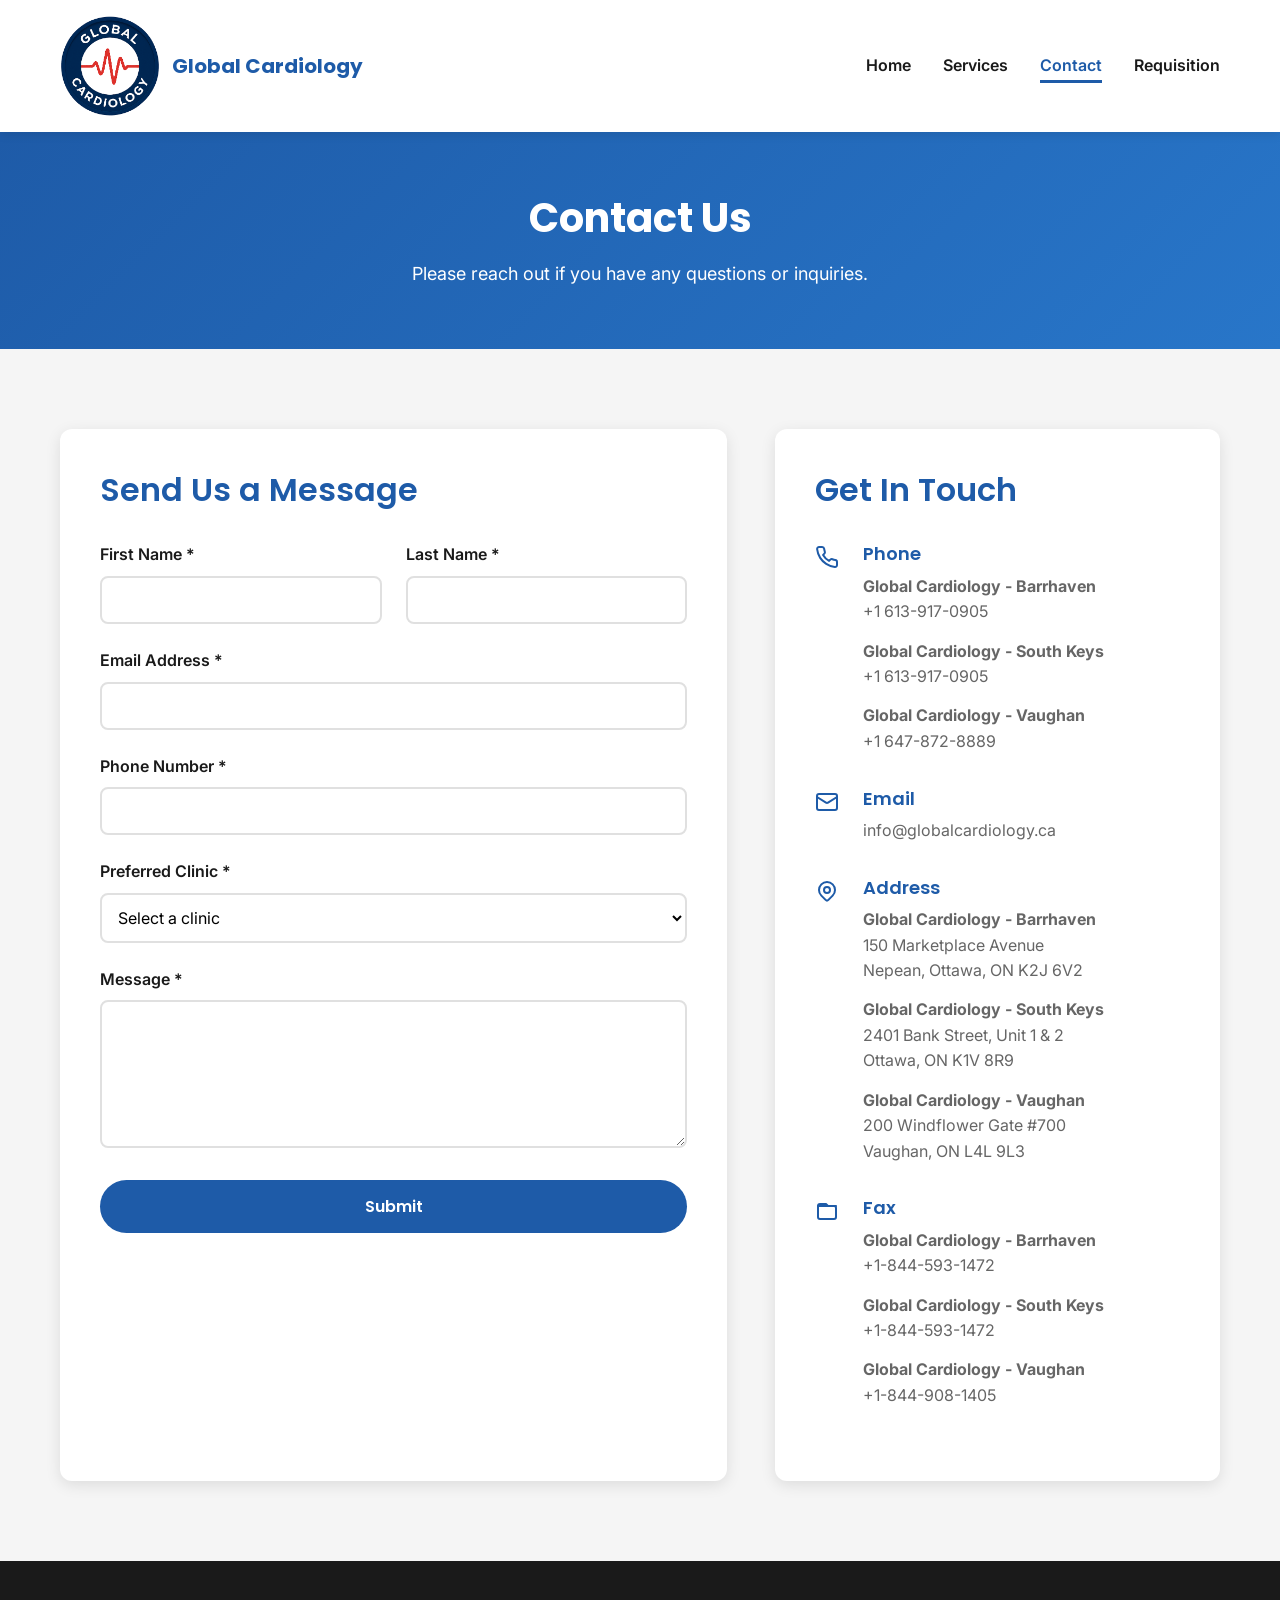
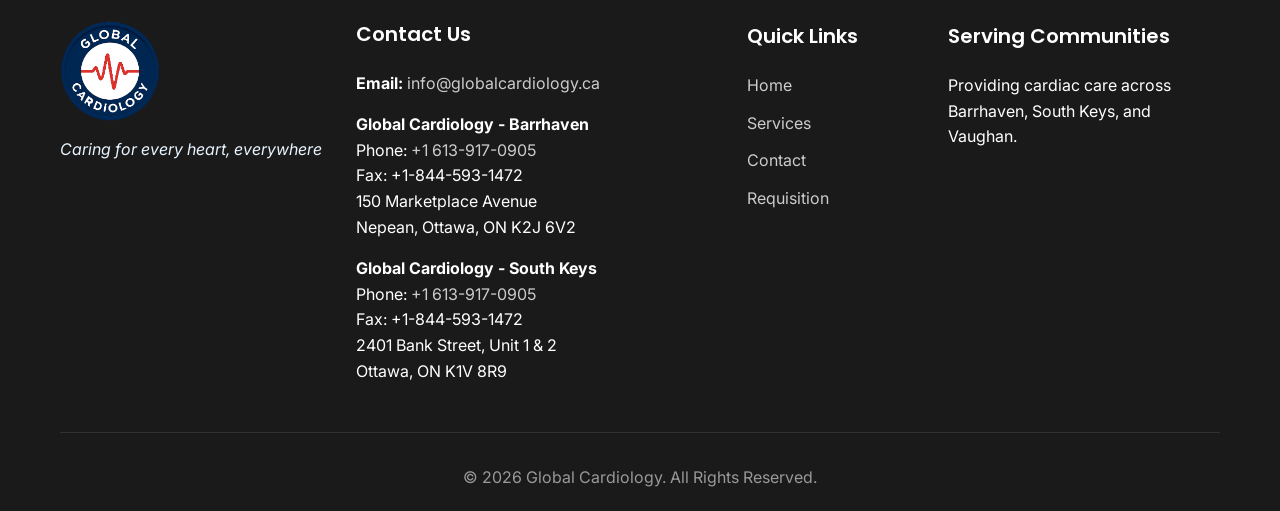
==== commit 518fe9bc: "contact.html" ====
--- a/contact.html
+++ b/contact.html
@@ -169,7 +169,6 @@
                     <div class="clinic-list">
                         <p><strong>Global Cardiology - Barrhaven</strong><br>Phone: <a href="tel:+16139170905">+1 613-917-0905</a><br>Fax: +1-844-593-1472<br>150 Marketplace Avenue<br>Nepean, Ottawa, ON K2J 6V2</p>
                         <p><strong>Global Cardiology - South Keys</strong><br>Phone: <a href="tel:+16139170905">+1 613-917-0905</a><br>Fax: +1-844-593-1472<br>2401 Bank Street, Unit 1 &amp; 2<br>Ottawa, ON K1V 8R9</p>
-                        <p><strong>Global Cardiology - Vaughan</strong><br>Phone: <a href="tel:+16478728889">+1 647-872-8889</a><br>Fax: +1-844-908-1405<br>200 Windflower Gate #700<br>Vaughan, ON L4L 9L3</p>
                     </div>
                 </div>
                 <div class="footer-section">
--- a/styles.css
+++ b/styles.css
@@ -578,6 +578,54 @@
     margin: 0;
 }
 
+.requisition-dialog {
+    margin: auto;
+    width: min(480px, calc(100% - 2rem));
+    max-height: calc(100% - 2rem);
+    overflow-y: auto;
+    padding: 2rem;
+    border: none;
+    border-radius: 12px;
+    color: var(--dark-text);
+    box-shadow: 0 10px 40px rgba(0, 0, 0, 0.25);
+}
+
+.requisition-dialog::backdrop {
+    background: rgba(0, 0, 0, 0.5);
+}
+
+.requisition-dialog h2 {
+    color: var(--primary-blue);
+    font-size: 1.5rem;
+    margin-bottom: 1rem;
+}
+
+.requisition-location-options {
+    display: grid;
+    gap: 0.75rem;
+    margin: 1.5rem 0;
+}
+
+.requisition-location-options .btn {
+    background: var(--primary-blue);
+    color: var(--white);
+}
+
+.requisition-location-options .btn:hover {
+    background: var(--accent-blue);
+}
+
+.requisition-cancel {
+    width: 100%;
+    background: var(--light-gray);
+    color: var(--dark-text);
+}
+
+.requisition-dialog :focus-visible {
+    outline: 3px solid var(--primary-blue);
+    outline-offset: 3px;
+}
+
 /* Footer */
 .footer {
     background: var(--dark-text);
@@ -587,9 +635,30 @@
 
 .footer-content {
     display: grid;
-    grid-template-columns: repeat(auto-fit, minmax(250px, 1fr));
-    gap: 3rem;
+    /* Keep all four footer sections on one balanced row on desktop. */
+    grid-template-columns: minmax(190px, 1fr) minmax(300px, 1.35fr) minmax(130px, 0.65fr) minmax(210px, 1fr);
+    align-items: start;
+    gap: 1.5rem;
     margin-bottom: 3rem;
+}
+
+.footer-section {
+    min-width: 0;
+}
+
+/* Keep Quick Links and Serving Communities visually grouped in the center/right. */
+.footer-section:nth-child(3),
+.footer-section:nth-child(4) {
+    padding-top: 0.15rem;
+}
+
+.footer-links {
+    padding: 0;
+    margin: 0;
+}
+
+.footer-section p {
+    overflow-wrap: anywhere;
 }
 
 .footer-section h4 {
@@ -641,6 +710,14 @@
 .footer-bottom p {
     margin: 0;
     color: #999999;
+}
+
+/* Tablet and small laptop footer layout */
+@media (min-width: 769px) and (max-width: 1100px) {
+    .footer-content {
+        grid-template-columns: minmax(180px, 1fr) minmax(260px, 1.4fr);
+        gap: 2rem;
+    }
 }
 
 /* Responsive Design */
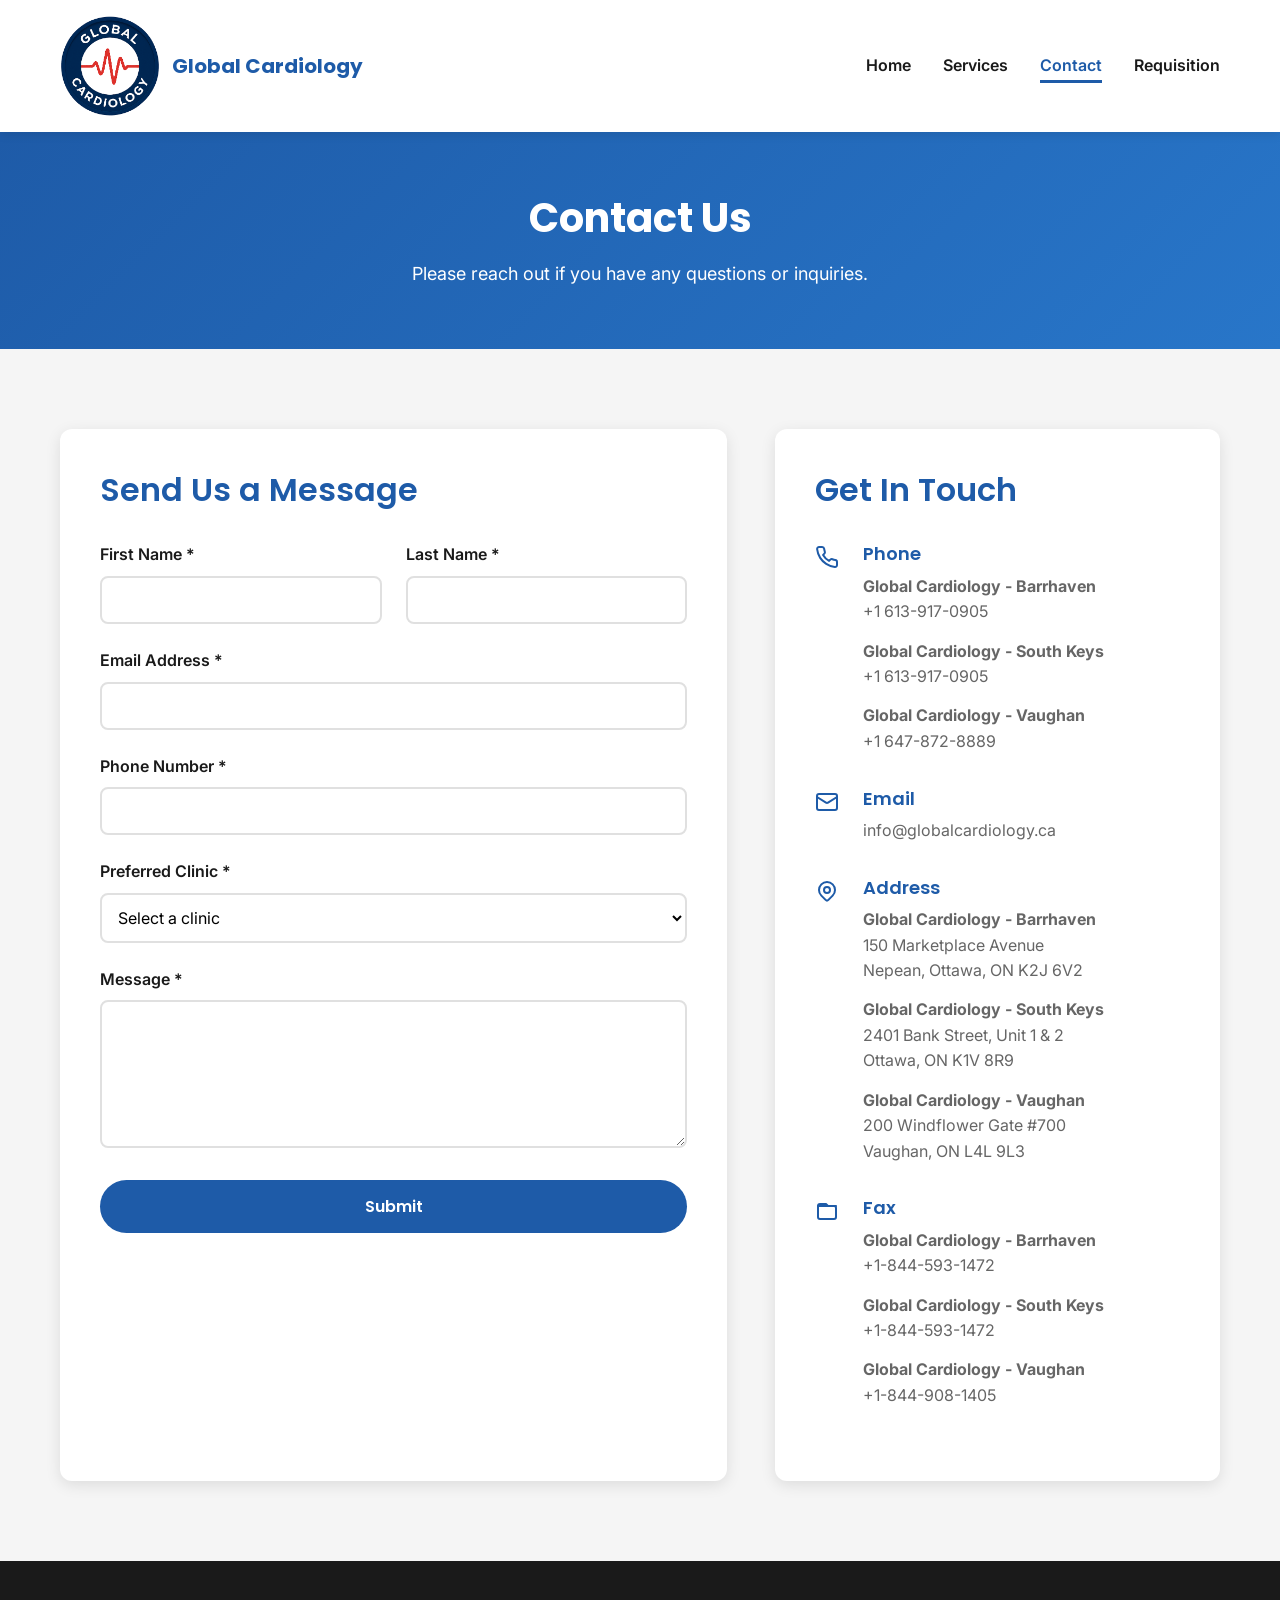
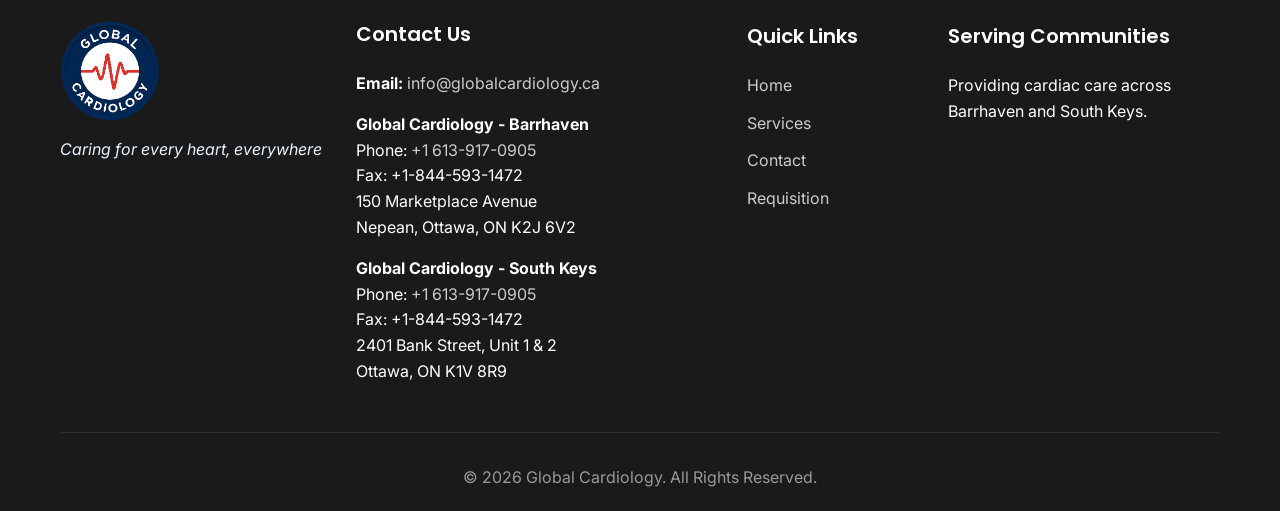
==== commit 3f0a746f: "Add files via upload" ====
--- a/contact.html
+++ b/contact.html
@@ -182,7 +182,7 @@
                 </div>
                 <div class="footer-section">
                     <h4>Serving Communities</h4>
-                    <p>Providing cardiac care across Barrhaven, South Keys, and Vaughan.</p>
+                    <p>Providing cardiac care across Barrhaven and South Keys.</p>
                 </div>
             </div>
             <div class="footer-bottom">
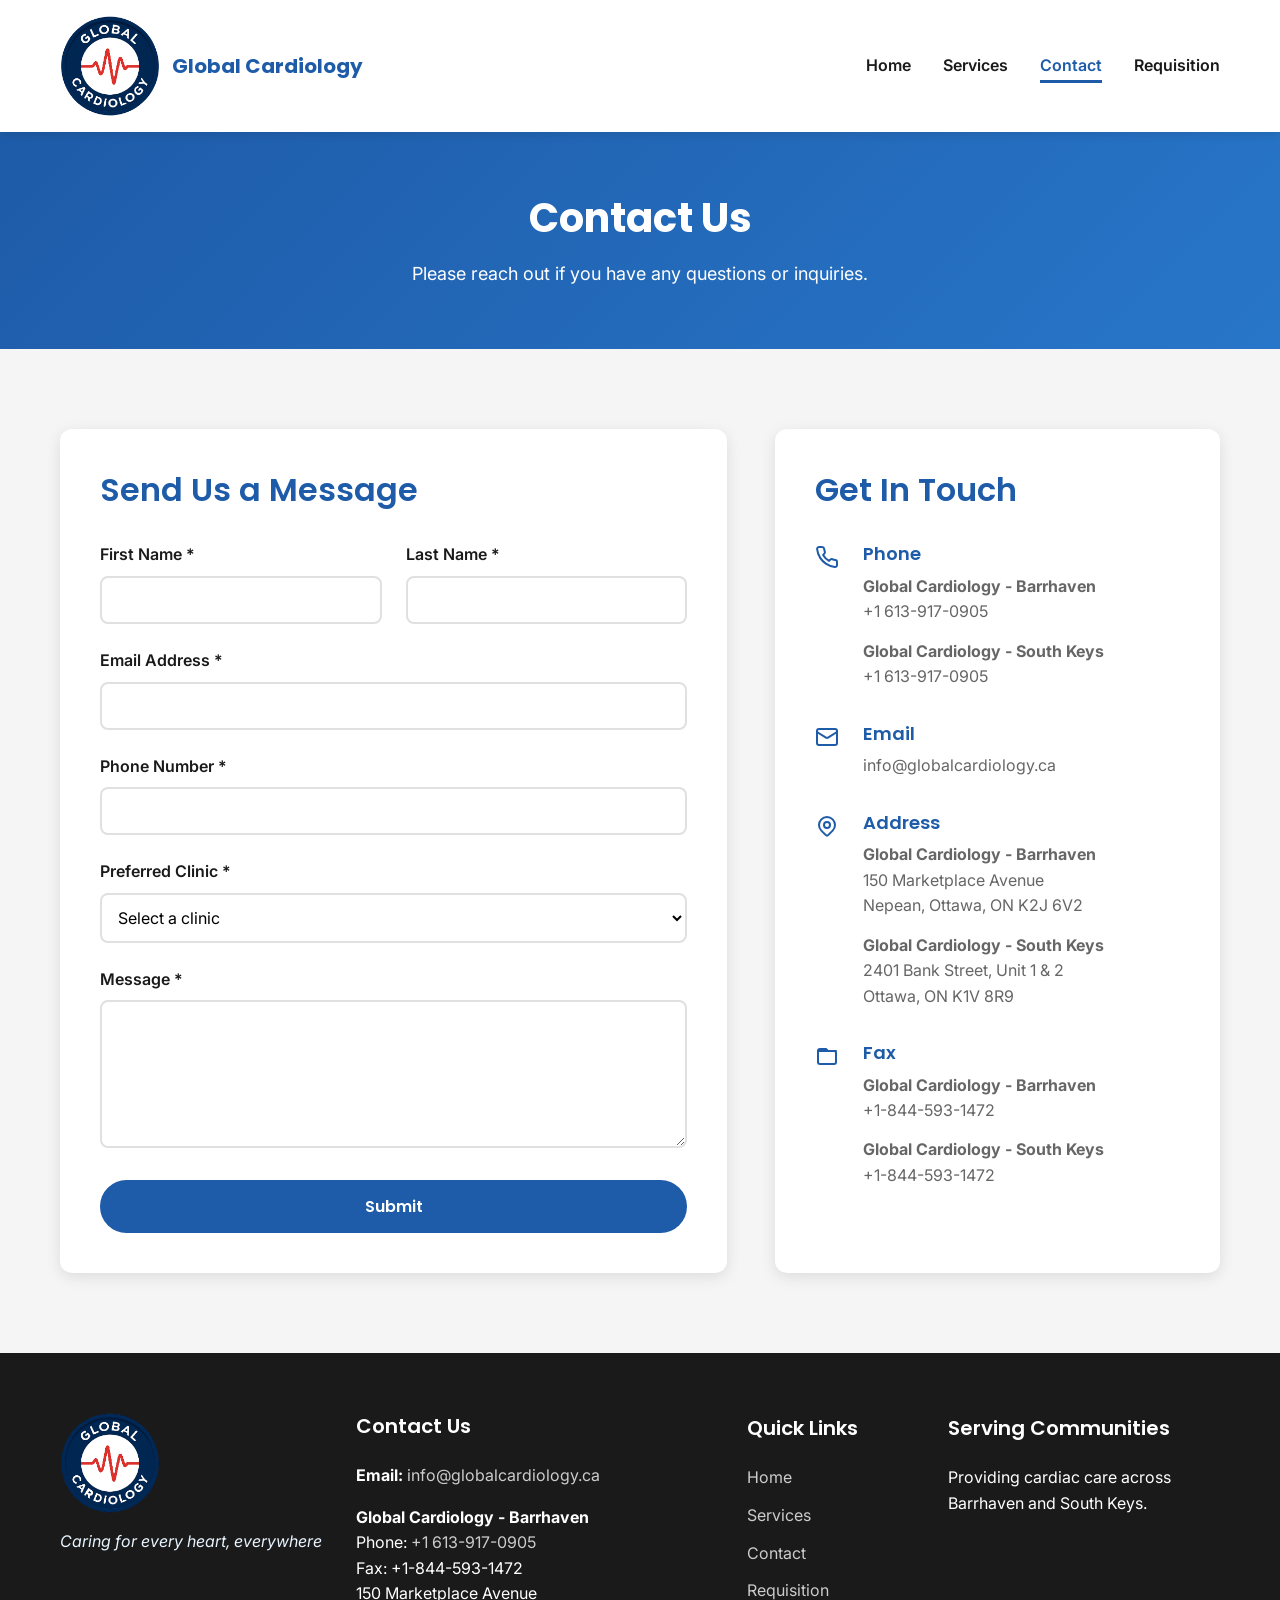
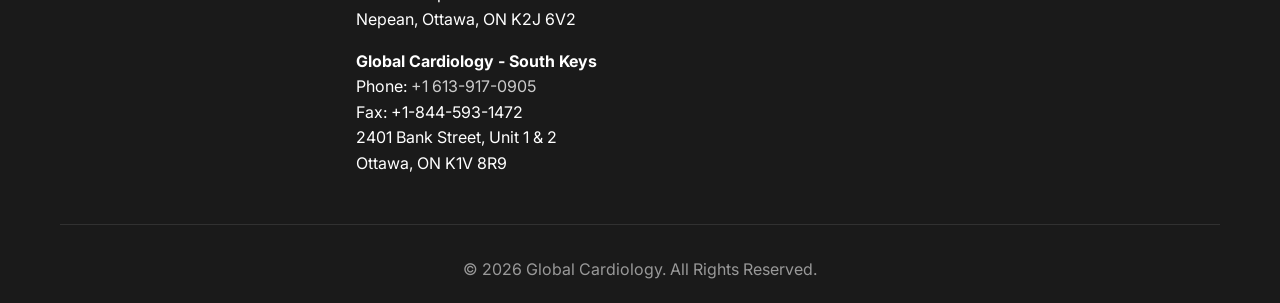
==== commit 5df6cab8: "contact.html" ====
--- a/contact.html
+++ b/contact.html
@@ -97,7 +97,6 @@
                                 <option value="" selected disabled>Select a clinic</option>
                                 <option value="Barrhaven">Barrhaven</option>
                                 <option value="South Keys">South Keys</option>
-                                <option value="Vaughan">Vaughan</option>
                                 <option value="No preference">No preference</option>
                             </select>
                         </div>
@@ -117,7 +116,6 @@
                             <div class="clinic-list">
                                 <p><strong>Global Cardiology - Barrhaven</strong><br><a href="tel:+16139170905">+1 613-917-0905</a></p>
                                 <p><strong>Global Cardiology - South Keys</strong><br><a href="tel:+16139170905">+1 613-917-0905</a></p>
-                                <p><strong>Global Cardiology - Vaughan</strong><br><a href="tel:+16478728889">+1 647-872-8889</a></p>
                             </div>
                         </div>
                     </div>
@@ -135,7 +133,6 @@
                             <div class="clinic-list">
                                 <p><strong>Global Cardiology - Barrhaven</strong><br>150 Marketplace Avenue<br>Nepean, Ottawa, ON K2J 6V2</p>
                                 <p><strong>Global Cardiology - South Keys</strong><br>2401 Bank Street, Unit 1 &amp; 2<br>Ottawa, ON K1V 8R9</p>
-                                <p><strong>Global Cardiology - Vaughan</strong><br>200 Windflower Gate #700<br>Vaughan, ON L4L 9L3</p>
                             </div>
                         </div>
                     </div>
@@ -146,7 +143,6 @@
                             <div class="clinic-list">
                                 <p><strong>Global Cardiology - Barrhaven</strong><br>+1-844-593-1472</p>
                                 <p><strong>Global Cardiology - South Keys</strong><br>+1-844-593-1472</p>
-                                <p><strong>Global Cardiology - Vaughan</strong><br>+1-844-908-1405</p>
                             </div>
                         </div>
                     </div>
